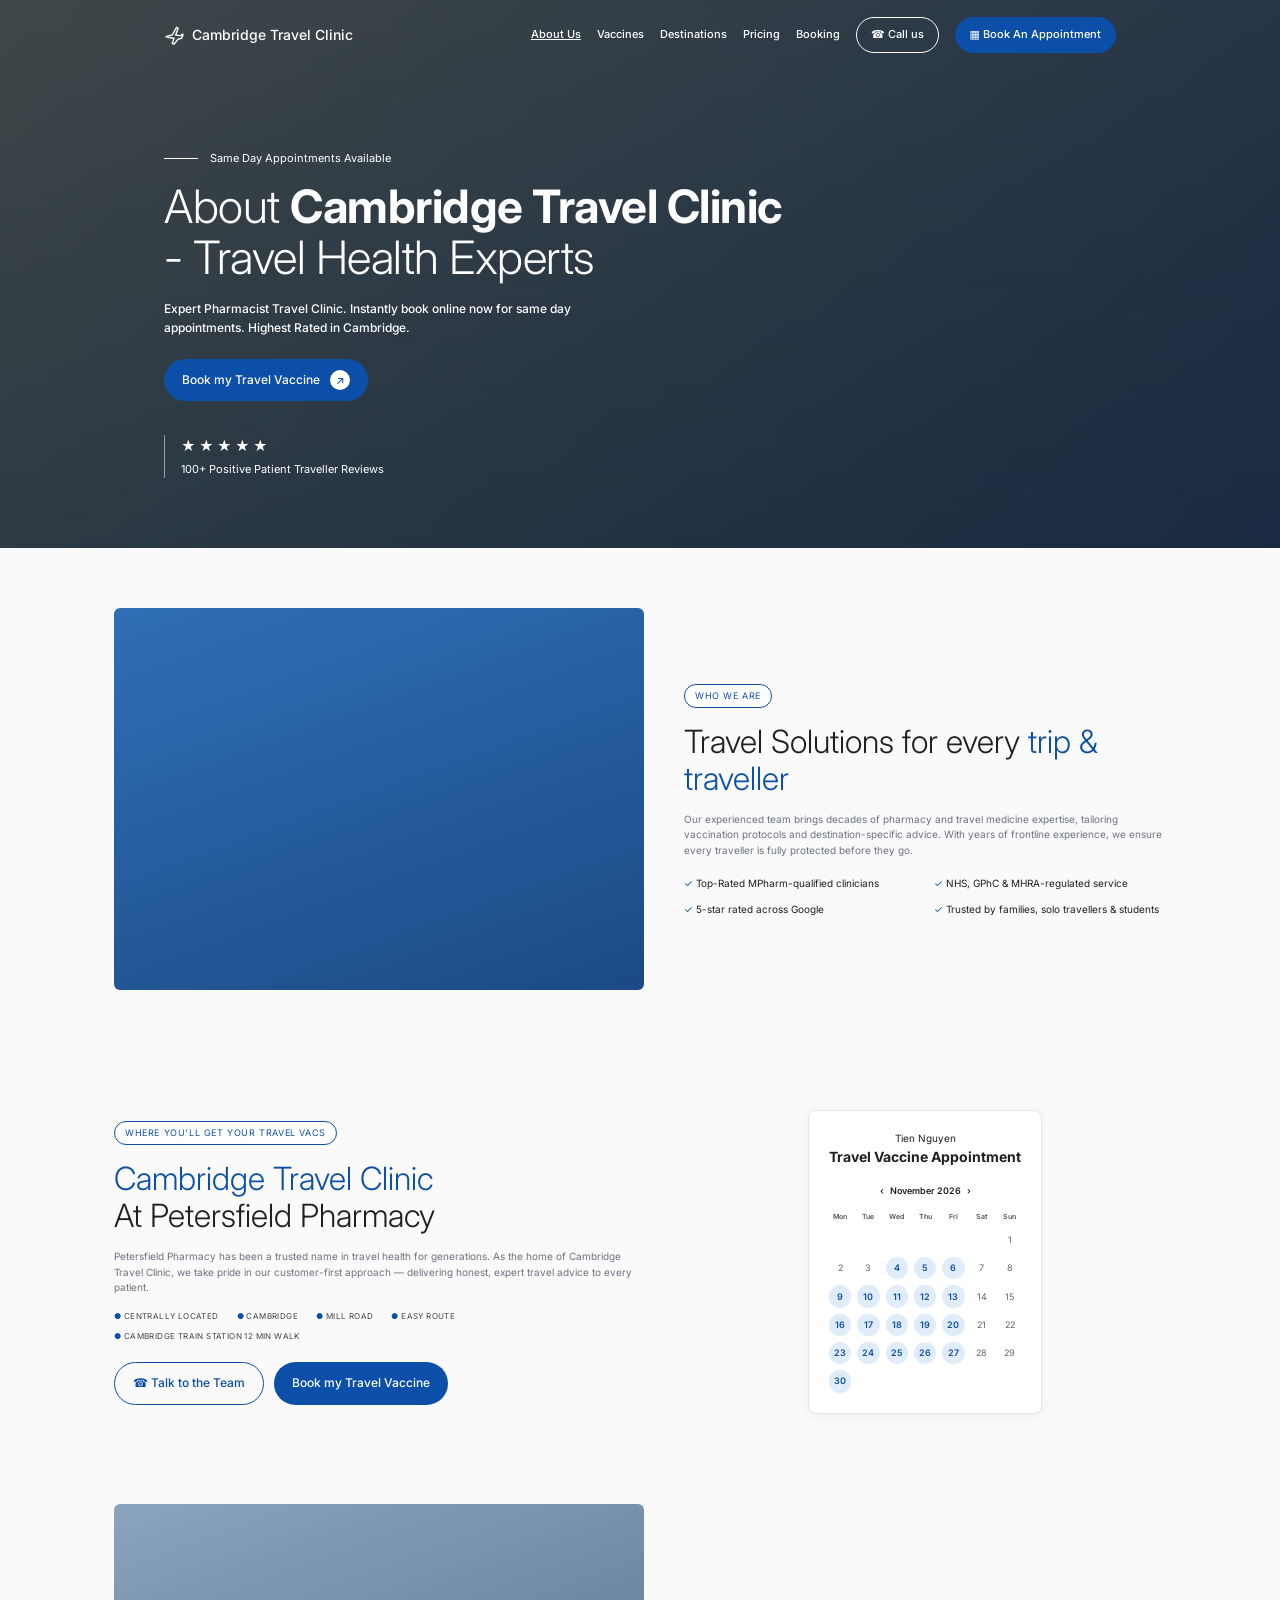
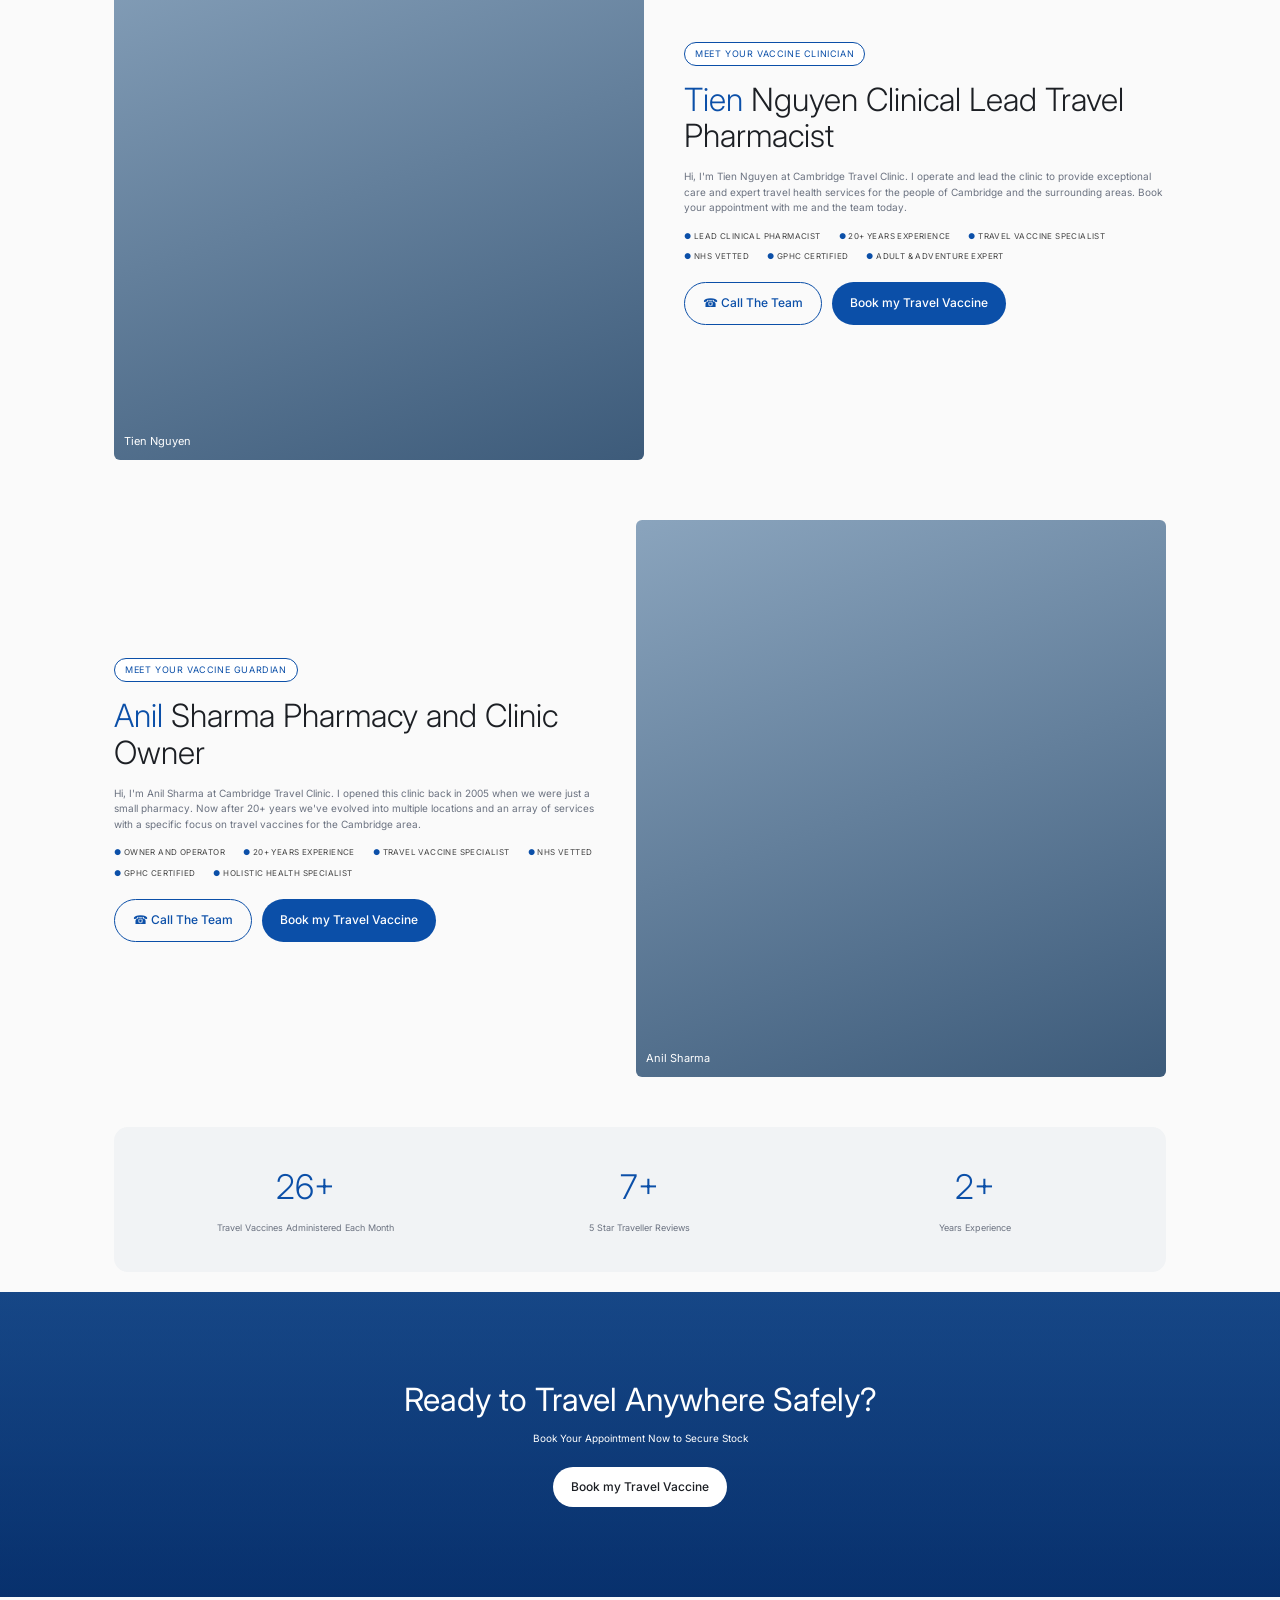
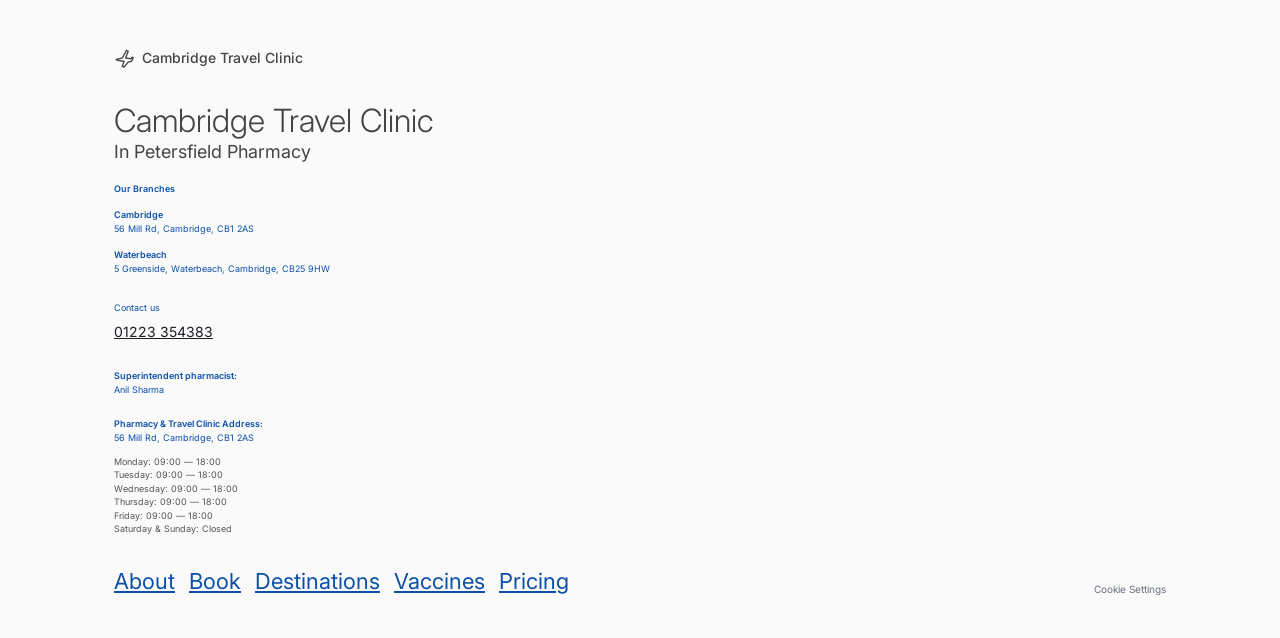
==== cambridge-travel-clinic/about.html @ ce388cd7 "Add static HTML/CSS pages for Cambridge Travel Clinic (home, vaccines, about, booking, pricing) Co-A" ====
<!doctype html><html lang="en-GB"><head><meta charset="utf-8"><meta name="viewport" content="width=device-width,initial-scale=1">
<title>About Us | Cambridge Travel Clinic</title><link rel="preconnect" href="https://fonts.googleapis.com"><link href="https://fonts.googleapis.com/css2?family=Inter:wght@300;400;500;600;700&display=swap" rel="stylesheet"><link rel="stylesheet" href="style.css"></head><body>
<section class="hero short" style="--img:linear-gradient(135deg,#6b6a5a,#2b3a55)"><header class="nav"><div class="wrap"><a class="logo" href="index.html"><svg viewBox="0 0 24 24" fill="none" stroke="currentColor" stroke-width="1.6"><path d="M2 14l8-2 5-9 2 1-3 8 6 1 2-2 1 1-2 4-4 1-5 6-2-1 2-6-6-1z"/></svg>Cambridge Travel Clinic</a>
<nav class="menu"><a href="about.html" class="active">About Us</a><a href="vaccines.html" class="">Vaccines</a><a href="#" class="">Destinations</a><a href="pricing.html" class="">Pricing</a><a href="booking.html" class="">Booking</a><a class="pill" href="tel:01223354383">☎ Call us</a><a class="pill fill" href="booking.html">▦ Book An Appointment</a></nav><button class="burger" aria-label="Menu">☰</button></div></header><div class="wrap"><div class="tag">Same Day Appointments Available</div><h1>About <b>Cambridge Travel Clinic</b> - Travel Health Experts</h1>
<p>Expert Pharmacist Travel Clinic. Instantly book online now for same day appointments. Highest Rated in Cambridge.</p>
<a class="btn" href="booking.html">Book my Travel Vaccine <i>↗</i></a><div class="proof"><div class="stars">★★★★★<small>100+ Positive Patient Traveller Reviews</small></div></div></div></section>
<section class="sec"><div class="wrap two"><div class="photo team"></div><div><span class="chip">Who we are</span><h2>Travel Solutions for every <em>trip &amp; traveller</em></h2>
<p class="sub">Our experienced team brings decades of pharmacy and travel medicine expertise, tailoring vaccination protocols and destination-specific advice. With years of frontline experience, we ensure every traveller is fully protected before they go.</p>
<div class="feat"><span>Top-Rated MPharm-qualified clinicians</span><span>NHS, GPhC &amp; MHRA-regulated service</span><span>5-star rated across Google</span><span>Trusted by families, solo travellers &amp; students</span></div></div></div></section>
<section class="sec"><div class="wrap two"><div><span class="chip">Where you'll get your travel vacs</span><h2><em>Cambridge Travel Clinic</em><br>At Petersfield Pharmacy</h2>
<p class="sub">Petersfield Pharmacy has been a trusted name in travel health for generations. As the home of Cambridge Travel Clinic, we take pride in our customer-first approach — delivering honest, expert travel advice to every patient.</p>
<div class="tags"><span>Centrally located</span><span>Cambridge</span><span>Mill Road</span><span>Easy route</span><span>Cambridge train station 12 min walk</span></div>
<div class="btns"><a class="btn out" href="tel:01223354383">☎ Talk to the Team</a><a class="btn" href="booking.html">Book my Travel Vaccine</a></div></div>
<div class="book" style="grid-template-columns:1fr"><div class="r"><div class="center" style="font-size:10px;margin-bottom:6px">Tien Nguyen<br><b style="font-size:14px">Travel Vaccine Appointment</b></div><div class="mon" style="margin-top:16px">‹ &nbsp; November 2026 &nbsp; ›</div><div class="cal" id="cal"></div></div></div></div></section><section class="sec" style="padding:30px 0"><div class="wrap two"><div class="photo">Tien Nguyen</div><div><span class="chip">Meet your vaccine clinician</span><h2><em>Tien</em> Nguyen Clinical Lead Travel Pharmacist</h2><p class="sub">Hi, I'm Tien Nguyen at Cambridge Travel Clinic. I operate and lead the clinic to provide exceptional care and expert travel health services for the people of Cambridge and the surrounding areas. Book your appointment with me and the team today.</p>
<div class="tags"><span>Lead Clinical Pharmacist</span><span>20+ Years Experience</span><span>Travel Vaccine Specialist</span><span>NHS Vetted</span><span>GPhC Certified</span><span>Adult &amp; Adventure Expert</span></div><div class="btns"><a class="btn out" href="tel:01223354383">☎ Call The Team</a><a class="btn" href="booking.html">Book my Travel Vaccine</a></div></div></div></section><section class="sec" style="padding:30px 0"><div class="wrap two rev"><div><span class="chip">Meet your vaccine guardian</span><h2><em>Anil</em> Sharma Pharmacy and Clinic Owner</h2><p class="sub">Hi, I'm Anil Sharma at Cambridge Travel Clinic. I opened this clinic back in 2005 when we were just a small pharmacy. Now after 20+ years we've evolved into multiple locations and an array of services with a specific focus on travel vaccines for the Cambridge area.</p>
<div class="tags"><span>Owner and Operator</span><span>20+ Years Experience</span><span>Travel Vaccine Specialist</span><span>NHS Vetted</span><span>GPhC Certified</span><span>Holistic Health Specialist</span></div><div class="btns"><a class="btn out" href="tel:01223354383">☎ Call The Team</a><a class="btn" href="booking.html">Book my Travel Vaccine</a></div></div><div class="photo">Anil Sharma</div></div></section><div class="wrap"><div class="stats"><div><b>26+</b><span>Travel Vaccines Administered Each Month</span></div><div><b>7+</b><span>5 Star Traveller Reviews</span></div><div><b>2+</b><span>Years Experience</span></div></div></div><section class="cta"><div class="wrap"><h2>Ready to Travel Anywhere Safely?</h2><p>Book Your Appointment Now to Secure Stock</p><a class="btn white" href="booking.html">Book my Travel Vaccine</a></div></section>
<footer><div class="wrap"><a class="logo" href="index.html"><svg viewBox="0 0 24 24" fill="none" stroke="currentColor" stroke-width="1.6"><path d="M2 14l8-2 5-9 2 1-3 8 6 1 2-2 1 1-2 4-4 1-5 6-2-1 2-6-6-1z"/></svg>Cambridge Travel Clinic</a>
<h3>Cambridge Travel Clinic<small>In Petersfield Pharmacy</small></h3>
<b>Our Branches</b><b style="margin-top:12px">Cambridge</b><span class="addr">56 Mill Rd, Cambridge, CB1 2AS</span>
<b style="margin-top:12px">Waterbeach</b><span class="addr">5 Greenside, Waterbeach, Cambridge, CB25 9HW</span>
<b style="color:var(--blue);font-weight:400;margin-top:26px">Contact us</b><a class="ph" href="tel:01223354383" style="display:inline-block">01223 354383</a>
<b>Superintendent pharmacist:</b><span class="addr">Anil Sharma</span>
<b>Pharmacy &amp; Travel Clinic Address:</b><span class="addr">56 Mill Rd, Cambridge, CB1 2AS</span>
<div class="hrs">Monday: 09:00 — 18:00<br>Tuesday: 09:00 — 18:00<br>Wednesday: 09:00 — 18:00<br>Thursday: 09:00 — 18:00<br>Friday: 09:00 — 18:00<br>Saturday &amp; Sunday: Closed</div>
<div class="flinks"><div><a href="about.html">About</a><a href="booking.html">Book</a><a href="#">Destinations</a><a href="vaccines.html">Vaccines</a><a href="pricing.html">Pricing</a></div><span>Cookie Settings</span></div></div></footer><script src="script.js"></script></body></html>
---- cambridge-travel-clinic/style.css ----
:root{--blue:#0b4fa8;--blue-d:#08397a;--ink:#1c1f24;--mute:#6b7280;--line:#e5e7eb;--bg:#fafafa;--soft:#f1f3f5;--tint:#e8f0fb}
*{box-sizing:border-box;margin:0;padding:0}
html{scroll-behavior:smooth}
body{font-family:'Inter',system-ui,-apple-system,Segoe UI,Roboto,sans-serif;color:var(--ink);background:var(--bg);line-height:1.55;-webkit-font-smoothing:antialiased}
a{color:inherit;text-decoration:none}img{max-width:100%;display:block}
.wrap{max-width:1100px;margin:0 auto;padding:0 24px}
/* nav */
.nav{position:absolute;top:0;left:0;right:0;z-index:20;color:#fff}
.nav.solid{position:sticky;background:#fff;color:var(--ink);box-shadow:0 2px 12px rgba(0,0,0,.06)}
.nav .wrap{display:flex;align-items:center;justify-content:space-between;height:70px;max-width:1000px}
.logo{display:flex;align-items:center;gap:8px;font-size:14px;font-weight:500}
.logo svg{width:20px;height:20px}
.menu{display:flex;align-items:center;gap:16px;font-size:11px;font-weight:500}
.menu a.active{text-decoration:underline}
.pill{display:inline-flex;align-items:center;gap:7px;border-radius:99px;padding:8px 14px;font-size:11px;font-weight:500;border:1px solid currentColor}
.pill.fill{background:var(--blue);border-color:var(--blue);color:#fff}
.burger{display:none;background:none;border:0;color:inherit;font-size:24px;cursor:pointer}
/* hero */
.hero{position:relative;color:#fff;padding:150px 0 90px;background:linear-gradient(rgba(10,30,50,.45),rgba(10,30,50,.55)),var(--img,linear-gradient(135deg,#1f6f78,#0f3d5c));background-size:cover;background-position:center}
.hero.short{padding:150px 0 70px}
.hero .wrap{max-width:1000px}
.tag{display:flex;align-items:center;gap:12px;font-size:11px;margin-bottom:14px}
.tag:before{content:"";width:34px;height:1px;background:#fff}
.hero h1{font-size:clamp(30px,4.4vw,46px);line-height:1.1;font-weight:300;max-width:640px;letter-spacing:-.5px}
.hero h1 b{font-weight:700}
.hero p{font-size:12px;max-width:440px;margin:18px 0 22px;font-weight:500}
.btn{display:inline-flex;align-items:center;gap:10px;background:var(--blue);color:#fff;border-radius:99px;padding:11px 18px;font-size:12px;font-weight:500;border:0;cursor:pointer}
.btn.white{background:#fff;color:var(--ink)}
.btn.out{background:transparent;color:var(--blue);border:1px solid var(--blue)}
.btn i{display:inline-grid;place-items:center;width:20px;height:20px;border-radius:50%;background:#fff;color:var(--blue);font-style:normal;font-size:11px}
.stars{color:#fff;letter-spacing:3px;font-size:14px;margin-top:34px}
.stars small{display:block;letter-spacing:0;font-size:11px;margin-top:4px}
.proof{border-left:1px solid rgba(255,255,255,.5);padding-left:16px;margin-top:34px}
.proof .stars{margin:0}
/* logos */
.logos{display:flex;gap:46px;justify-content:center;align-items:center;padding:36px 0;overflow:hidden;color:#bbb;font-weight:800;font-size:22px}
.logos span{white-space:nowrap}
.cap{text-align:center;font-size:9px;color:var(--mute);padding-top:14px}
/* sections */
.sec{padding:60px 0}
.chip{display:inline-block;font-size:9px;letter-spacing:.6px;text-transform:uppercase;border:1px solid var(--blue);color:var(--blue);border-radius:99px;padding:4px 10px;margin-bottom:16px;background:#fff}
h2{font-size:clamp(24px,3vw,32px);font-weight:300;line-height:1.15;color:var(--ink)}
h2 em{font-style:normal;color:var(--blue)}
.sub{font-size:10px;color:var(--mute);margin:14px 0}
.two{display:grid;grid-template-columns:1.1fr 1fr;gap:40px;align-items:center}
.two.rev{grid-template-columns:1fr 1.1fr}
.tags{display:flex;flex-wrap:wrap;gap:8px 18px;font-size:8px;text-transform:uppercase;letter-spacing:.4px;color:#444;margin:14px 0 20px}
.tags span:before{content:"● ";color:var(--blue);font-size:8px}
.btns{display:flex;gap:10px;flex-wrap:wrap}
.map{height:210px;border-radius:8px;background:linear-gradient(135deg,#e8eef2,#d7e3ea);position:relative;border:1px solid var(--line);display:grid;place-items:center;font-size:11px;color:var(--mute)}
.stats{display:grid;grid-template-columns:repeat(3,1fr);gap:20px;background:var(--soft);border-radius:14px;padding:34px;text-align:center;margin:20px 0}
.stats b{display:block;font-size:34px;font-weight:300;color:var(--blue)}
.stats span{font-size:9px;color:var(--mute)}
.person img,.photo{width:100%;aspect-ratio:1/1.05;border-radius:6px;background:linear-gradient(160deg,#8aa4bd,#3d5b7a);position:relative;display:flex;align-items:flex-end;padding:10px;color:#fff;font-size:11px}
.photo.team{aspect-ratio:1/.72;background:linear-gradient(160deg,#2f6fb5,#1b4a85)}
/* reviews */
.rev3{display:grid;grid-template-columns:repeat(3,1fr);gap:16px;margin-top:26px}
.card{background:#fff;border:1px solid var(--line);border-radius:10px;padding:22px 18px;text-align:center;font-size:11px;color:#444}
.card .stars{color:var(--blue);margin:0 0 12px;font-size:14px}
.center{text-align:center}
/* destinations */
.dest .lst a{display:block;font-size:11px;color:var(--blue);padding:11px 0;border-bottom:1px solid var(--line)}
.dest .lst a.on{font-weight:600}
/* vaccines */
.vac{display:grid;grid-template-columns:repeat(4,1fr);gap:14px;margin-top:22px}
.vac .card{text-align:left;position:relative}
.vac .card h4{font-size:12px;margin:10px 0 6px}
.vac .x{width:20px;height:20px;border-radius:50%;background:var(--blue);display:inline-grid;place-items:center;color:#fff;font-size:11px}
.vac .btn{margin-top:10px;font-size:9px;padding:6px 14px}
/* steps */
.steps{display:grid;grid-template-columns:repeat(3,1fr);gap:20px;text-align:center;margin-top:30px}
.steps b{display:block;font-size:40px;font-weight:300;color:var(--blue)}
.steps h4{font-size:13px;font-weight:500;margin:6px 0}
.steps p{font-size:10px;color:var(--mute)}
/* cta */
.cta{text-align:center;color:#fff;padding:90px 0;background:linear-gradient(rgba(5,40,100,.55),rgba(5,40,100,.55)),linear-gradient(180deg,#2b6cb0,#0b3b78)}
.cta h2{color:#fff;font-weight:400}
.cta p{font-size:10px;margin:12px 0 20px}
/* footer */
footer{background:var(--bg);padding:50px 0 40px;font-size:9px;color:#444}
footer .logo{margin-bottom:34px}
footer h3{font-size:clamp(24px,3vw,32px);font-weight:300;line-height:1.1}
footer h3 small{display:block;font-size:18px;font-weight:400;margin-top:4px}
footer b{display:block;color:var(--blue);font-weight:600;margin-top:20px}
footer .addr{color:var(--blue)}
footer .ph{font-size:14px;color:var(--ink);text-decoration:underline;margin:6px 0}
footer .hrs{margin-top:10px;color:#555;line-height:1.5}
.flinks{display:flex;justify-content:space-between;align-items:flex-end;margin-top:28px;flex-wrap:wrap;gap:12px}
.flinks div a{font-size:22px;color:var(--blue);text-decoration:underline;margin-right:14px}
.flinks span{font-size:10px;color:var(--mute)}
/* about */
.feat{display:grid;grid-template-columns:1fr 1fr;gap:10px 18px;font-size:10px;margin-top:18px}
.feat span:before{content:"✓ ";color:var(--blue)}
/* booking */
.book{max-width:520px;margin:0 auto;background:#fff;border:1px solid var(--line);border-radius:8px;display:grid;grid-template-columns:1fr 1.1fr;box-shadow:0 2px 10px rgba(0,0,0,.05);overflow:hidden}
.book .l{padding:20px;font-size:10px;border-right:1px solid var(--line);display:flex;flex-direction:column;justify-content:flex-end;gap:6px}
.book .l h4{font-size:16px;line-height:1.1;margin-bottom:8px}
.book .r{padding:20px}
.book .r h5{font-size:12px;margin-bottom:12px}
.cal{display:grid;grid-template-columns:repeat(7,1fr);gap:6px;text-align:center;font-size:9px}
.cal .h{font-size:7px;font-weight:600;color:#555}
.cal .d{aspect-ratio:1;display:grid;place-items:center;border-radius:50%;color:#666}
.cal .d.a{background:#e1ecfb;color:var(--blue);font-weight:600;cursor:pointer}
.cal .d.a:hover,.cal .d.sel{background:var(--blue);color:#fff}
.mon{display:flex;justify-content:center;gap:28px;font-size:9px;font-weight:600;margin-bottom:14px}
.tz{font-size:8px;margin-top:14px}
/* pricing */
.price{display:grid;grid-template-columns:150px 1fr;gap:20px;padding:50px 0}
.price>h2{font-size:20px}
.price h4{font-size:15px;font-weight:600;margin:26px 0 8px}
.price h4:first-child{margin-top:0}
.row{display:flex;justify-content:space-between;gap:12px;padding:11px 0;border-bottom:1px solid var(--line);font-size:12px}
.row small{display:block;font-size:9px;color:var(--mute)}
.row span{font-size:10px;color:var(--mute);white-space:nowrap}
/* mobile */
@media(max-width:820px){
.menu{display:none;position:absolute;top:70px;left:0;right:0;background:#fff;color:var(--ink);flex-direction:column;align-items:flex-start;padding:16px 24px;gap:14px}
.menu.open{display:flex}.burger{display:block}
.two,.two.rev,.price{grid-template-columns:1fr}
.vac,.rev3,.steps{grid-template-columns:1fr}
.book{grid-template-columns:1fr}.book .l{border-right:0}
.logos{gap:24px}
}
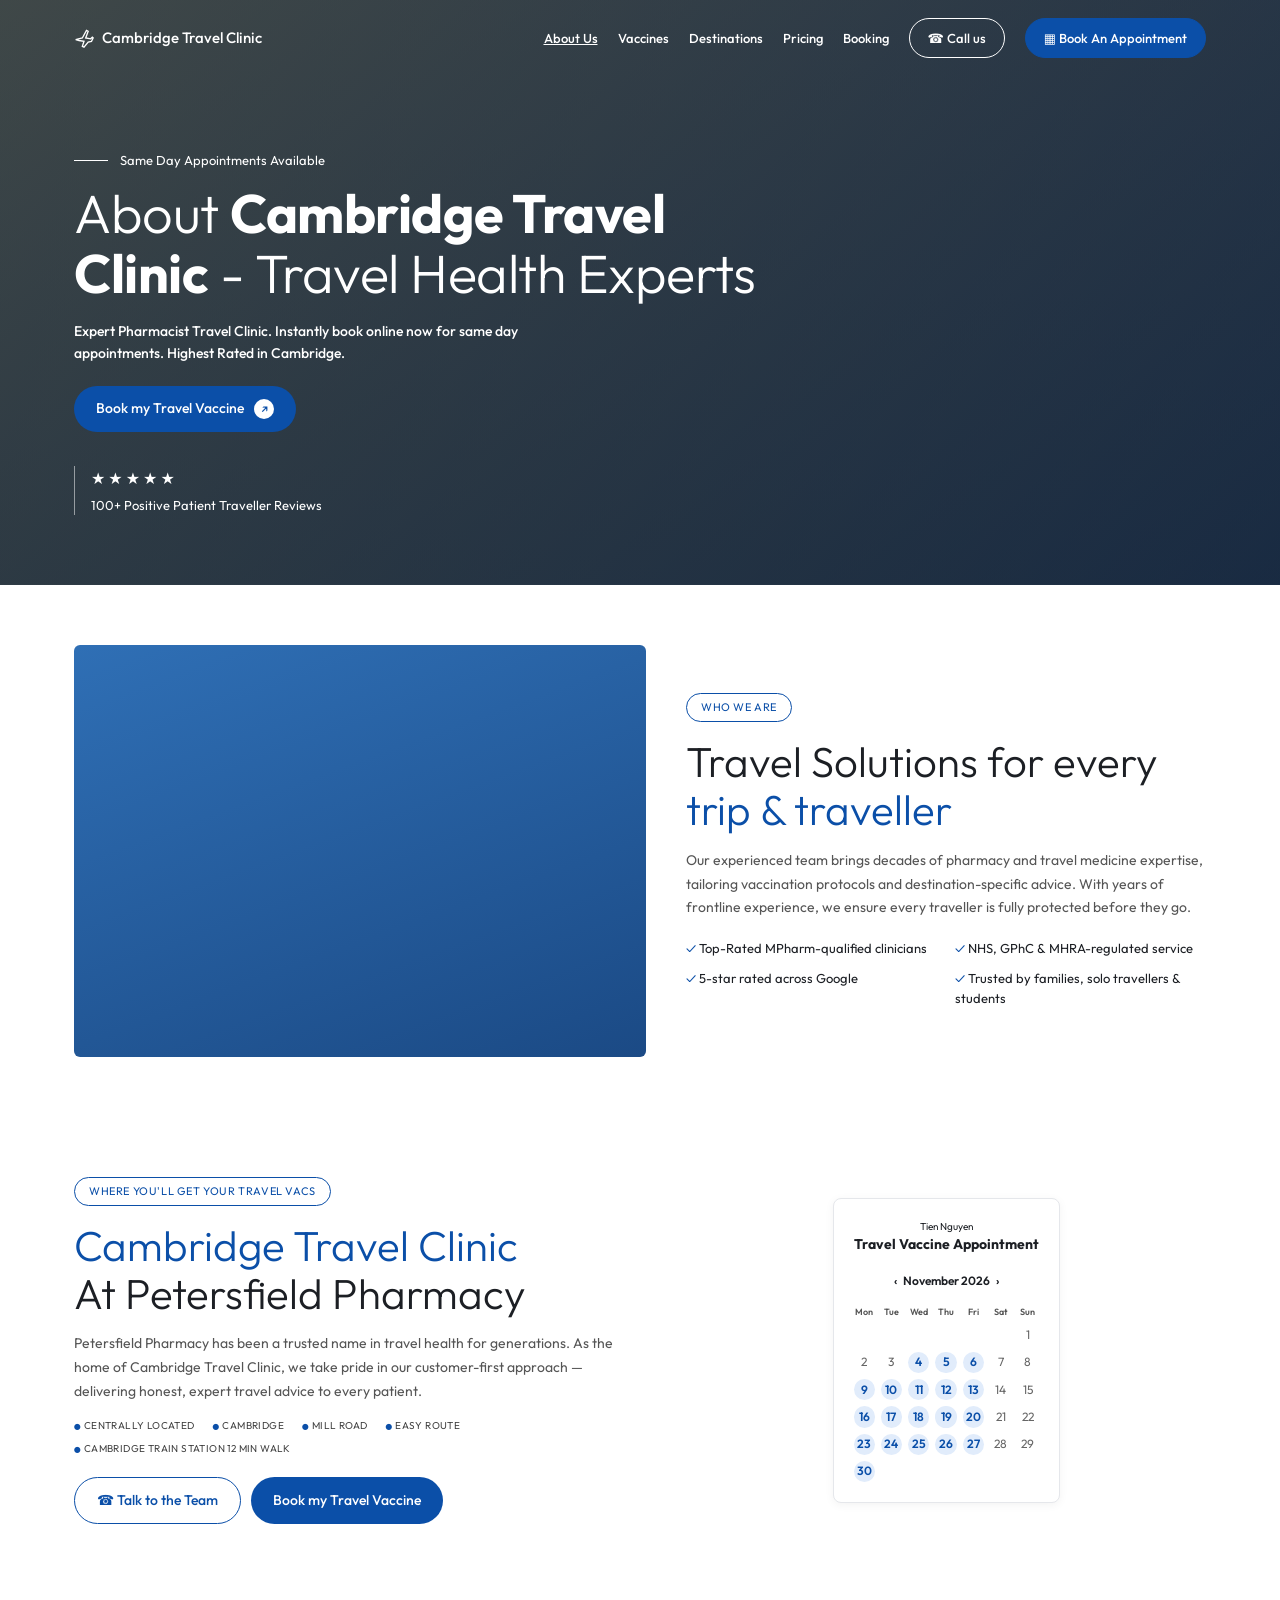
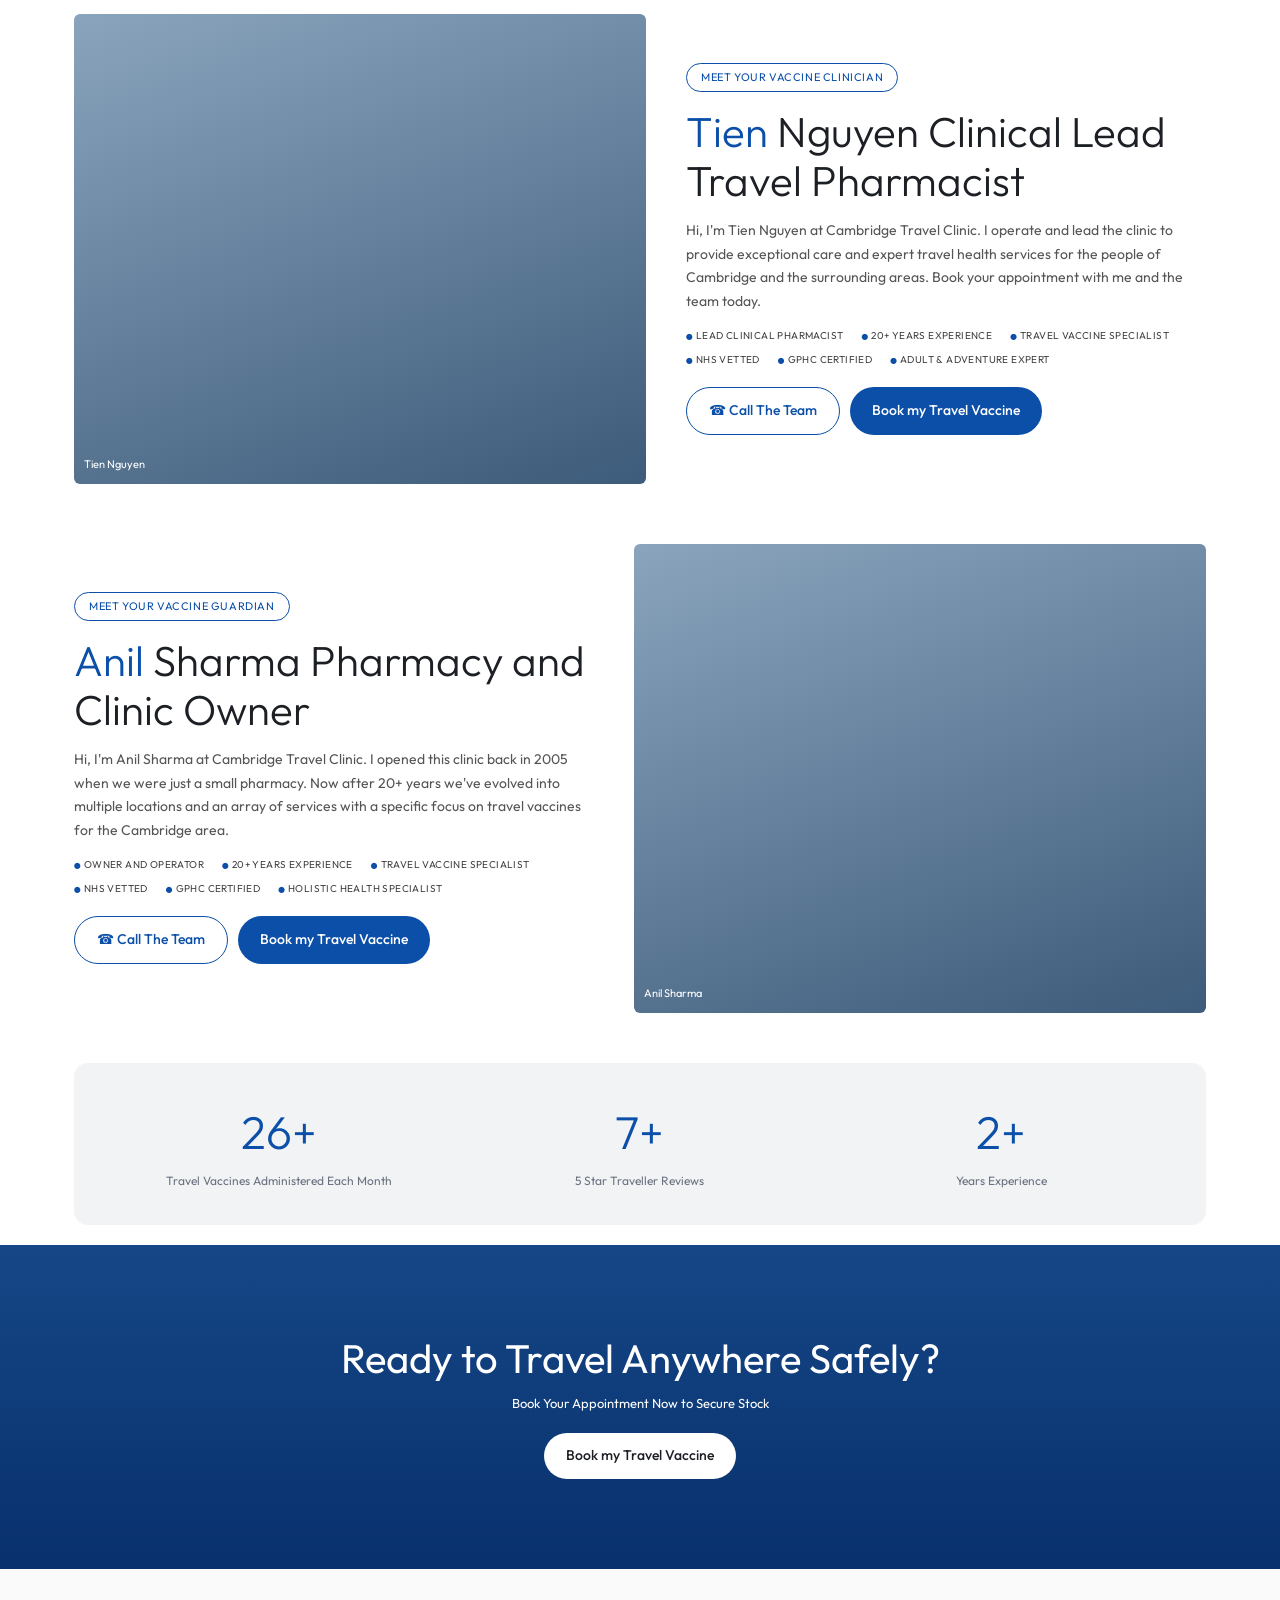
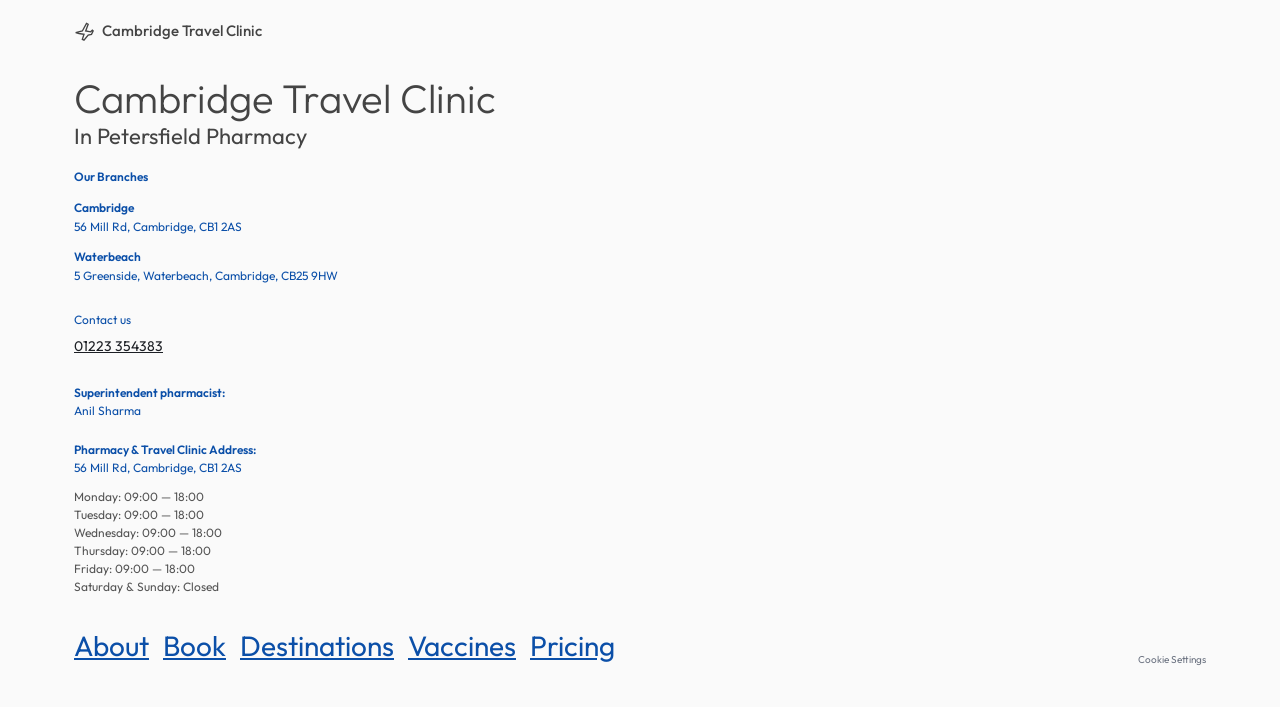
==== commit 3a03dc6d: "Fix homepage vaccine slider, fonts and sizes to match reference Co-Authored-By: Claude Sonnet 5.5 <n" ====
--- a/cambridge-travel-clinic/about.html
+++ b/cambridge-travel-clinic/about.html
@@ -1,5 +1,5 @@
 <!doctype html><html lang="en-GB"><head><meta charset="utf-8"><meta name="viewport" content="width=device-width,initial-scale=1">
-<title>About Us | Cambridge Travel Clinic</title><link rel="preconnect" href="https://fonts.googleapis.com"><link href="https://fonts.googleapis.com/css2?family=Inter:wght@300;400;500;600;700&display=swap" rel="stylesheet"><link rel="stylesheet" href="style.css"></head><body>
+<title>About Us | Cambridge Travel Clinic</title><link rel="preconnect" href="https://fonts.googleapis.com"><link href="https://fonts.googleapis.com/css2?family=Outfit:wght@300;400;500;600;700&display=swap" rel="stylesheet"><link rel="stylesheet" href="style.css"></head><body>
 <section class="hero short" style="--img:linear-gradient(135deg,#6b6a5a,#2b3a55)"><header class="nav"><div class="wrap"><a class="logo" href="index.html"><svg viewBox="0 0 24 24" fill="none" stroke="currentColor" stroke-width="1.6"><path d="M2 14l8-2 5-9 2 1-3 8 6 1 2-2 1 1-2 4-4 1-5 6-2-1 2-6-6-1z"/></svg>Cambridge Travel Clinic</a>
 <nav class="menu"><a href="about.html" class="active">About Us</a><a href="vaccines.html" class="">Vaccines</a><a href="#" class="">Destinations</a><a href="pricing.html" class="">Pricing</a><a href="booking.html" class="">Booking</a><a class="pill" href="tel:01223354383">☎ Call us</a><a class="pill fill" href="booking.html">▦ Book An Appointment</a></nav><button class="burger" aria-label="Menu">☰</button></div></header><div class="wrap"><div class="tag">Same Day Appointments Available</div><h1>About <b>Cambridge Travel Clinic</b> - Travel Health Experts</h1>
 <p>Expert Pharmacist Travel Clinic. Instantly book online now for same day appointments. Highest Rated in Cambridge.</p>
--- a/cambridge-travel-clinic/style.css
+++ b/cambridge-travel-clinic/style.css
@@ -121,3 +121,36 @@
 .book{grid-template-columns:1fr}.book .l{border-right:0}
 .logos{gap:24px}
 }
+/* ===== fidelity overrides ===== */
+body{font-family:'Outfit','Satoshi',system-ui,sans-serif;background:#fff;font-size:15px}
+footer{background:var(--bg)}
+.nav .wrap{max-width:1180px;height:76px}.logo{font-size:15px}.menu{font-size:13px;gap:20px}.pill{font-size:13px;padding:9px 18px}
+.hero .wrap{max-width:1180px}.hero{padding:170px 0 110px}
+.hero h1{font-size:clamp(34px,4.6vw,54px);max-width:720px}
+.hero p{font-size:14px;max-width:520px}.tag{font-size:13px}
+.btn{font-size:14px;padding:12px 22px}.stars{font-size:16px}.stars small{font-size:13px}
+.wrap{max-width:1180px}
+.chip{font-size:11px;padding:5px 14px}
+h2{font-size:clamp(28px,3.6vw,42px)}
+.sub{font-size:14px;line-height:1.7;color:#555}
+.tags{font-size:10px}.stats b{font-size:46px}.stats span{font-size:12px}
+.card{font-size:14px}.logos{font-size:26px}.cap{font-size:11px}
+.dest .lst a{font-size:14px}.steps b{font-size:54px}.steps h4{font-size:18px}.steps p{font-size:13px}
+.cta h2{font-size:clamp(28px,3.6vw,40px)}.cta p{font-size:13px}
+footer{font-size:12px}footer h3{font-size:clamp(28px,3.6vw,40px)}footer h3 small{font-size:22px}
+.flinks div a{font-size:28px}.row{font-size:15px;padding:14px 0}.row small{font-size:12px}.row span{font-size:13px}
+.price h4{font-size:18px}.feat{font-size:13px}
+.book .l,.book .r{font-size:12px}.cal{font-size:12px}.cal .h{font-size:9px}.mon{font-size:12px}
+/* home vaccine slider */
+.vslider{position:relative;margin-top:26px}
+.vtrack{display:flex;gap:20px;overflow-x:auto;scroll-snap-type:x mandatory;scrollbar-width:none;padding-bottom:4px}
+.vtrack::-webkit-scrollbar{display:none}
+.vcard{flex:0 0 300px;scroll-snap-align:start;background:#fafafa;border-radius:24px;padding:20px;min-height:350px;display:flex;flex-direction:column}
+.vtop{display:flex;justify-content:space-between;align-items:flex-start;gap:12px}
+.vtop .x{flex:0 0 36px;width:36px;height:36px;border-radius:50%;background:var(--blue);color:#fff;display:grid;place-items:center;font-size:16px}
+.vtop h3{font-size:30px;font-weight:400;color:var(--blue);text-align:right;line-height:1.15}
+.vcard p{margin-top:62px;font-size:14px;line-height:1.5;color:#333;flex:1}
+.vbtn{align-self:flex-end;display:inline-flex;align-items:center;gap:10px;border:1px solid #1c1f24;border-radius:99px;padding:8px 16px 8px 8px;color:var(--blue);font-size:16px}
+.vbtn .q{width:22px;height:22px;border:1px solid var(--blue);border-radius:50%;display:grid;place-items:center;font-size:11px}
+.vnext{position:absolute;right:-6px;top:50%;width:40px;height:40px;border-radius:50%;border:0;background:#c8c8c8;color:#fff;font-size:24px;cursor:pointer;line-height:1}
+.person img,.photo{aspect-ratio:1/.82}.photo.team{aspect-ratio:1/.72}
